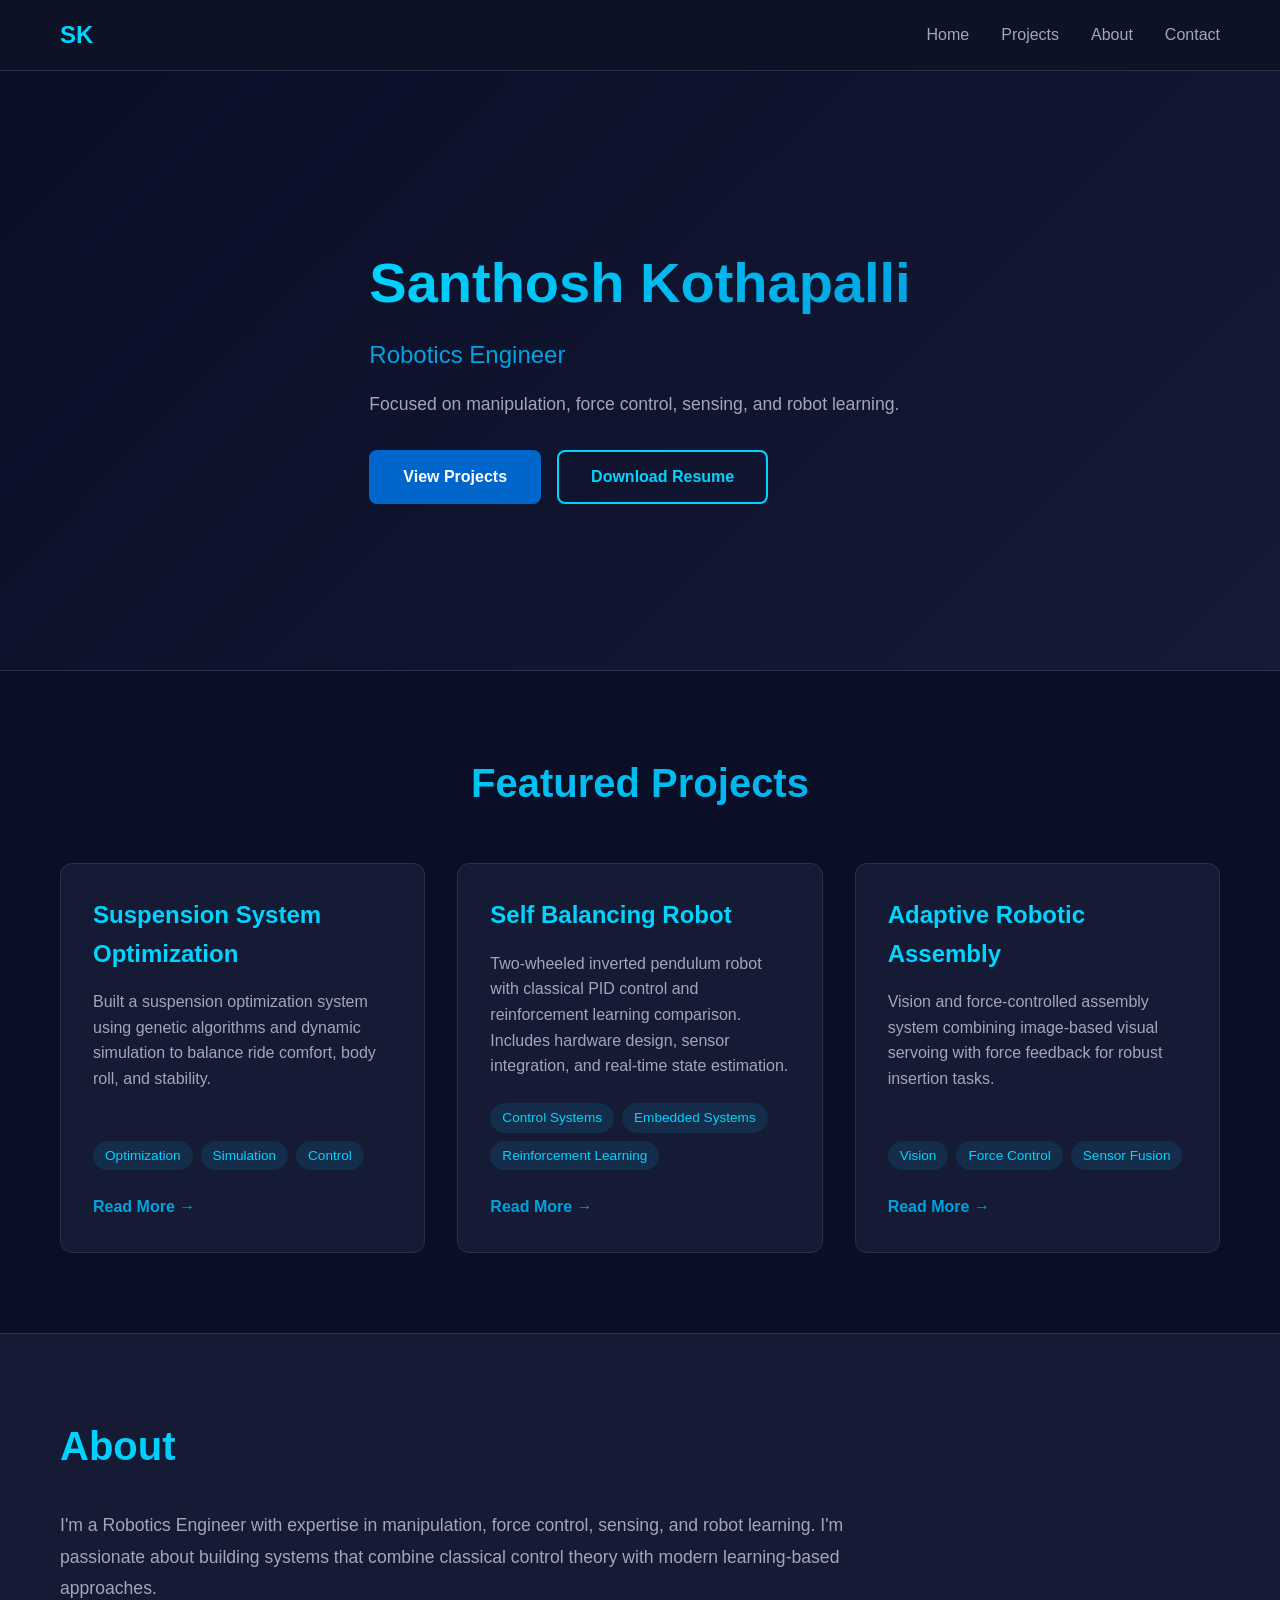
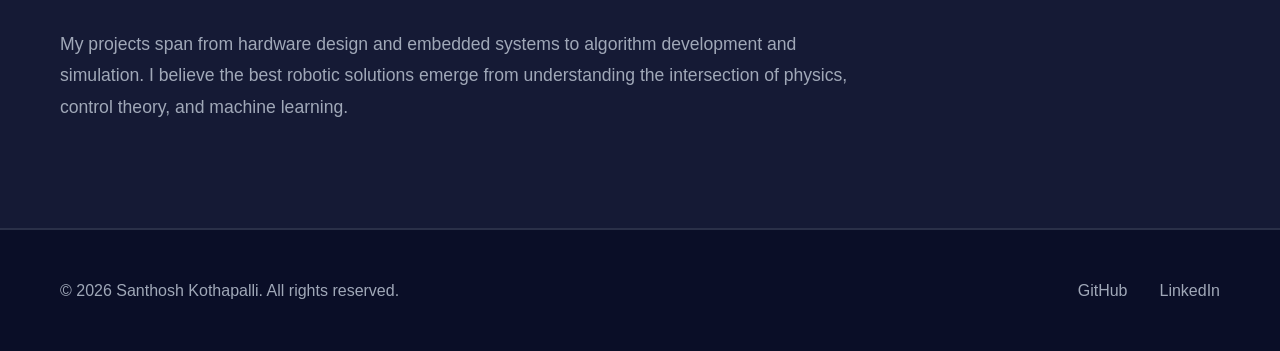
==== index.html @ 76ebf73c "convert to html" ====
<!DOCTYPE html>
<html lang="en">
<head>
    <meta charset="UTF-8">
    <meta name="viewport" content="width=device-width, initial-scale=1.0">
    <title>Santhosh Kothapalli - Robotics Engineer</title>
    <link rel="stylesheet" href="styles.css">
</head>
<body>
    <nav class="navbar">
        <div class="container">
            <div class="logo">SK</div>
            <ul class="nav-links">
                <li><a href="#home" class="nav-link">Home</a></li>
                <li><a href="#projects" class="nav-link">Projects</a></li>
                <li><a href="#about" class="nav-link">About</a></li>
                <li><a href="#contact" class="nav-link">Contact</a></li>
            </ul>
        </div>
    </nav>

    <header class="hero" id="home">
        <div class="container">
            <div class="hero-content">
                <h1>Santhosh Kothapalli</h1>
                <p class="subtitle">Robotics Engineer</p>
                <p class="hero-description">
                    Focused on manipulation, force control, sensing, and robot learning.
                </p>
                <div class="hero-buttons">
                    <a href="#projects" class="btn btn-primary">View Projects</a>
                    <a href="resume.pdf" class="btn btn-secondary">Download Resume</a>
                </div>
            </div>
        </div>
    </header>

    <section class="projects-section" id="projects">
        <div class="container">
            <h2>Featured Projects</h2>
            
            <div class="projects-grid">
                <article class="project-card">
                    <div class="project-header">
                        <h3>Suspension System Optimization</h3>
                    </div>
                    <p class="project-summary">
                        Built a suspension optimization system using genetic algorithms and dynamic simulation to balance ride comfort, body roll, and stability.
                    </p>
                    <div class="project-tags">
                        <span class="tag">Optimization</span>
                        <span class="tag">Simulation</span>
                        <span class="tag">Control</span>
                    </div>
                    <a href="projects/suspension-optimization.html" class="read-more">Read More →</a>
                </article>

                <article class="project-card">
                    <div class="project-header">
                        <h3>Self Balancing Robot</h3>
                    </div>
                    <p class="project-summary">
                        Two-wheeled inverted pendulum robot with classical PID control and reinforcement learning comparison. Includes hardware design, sensor integration, and real-time state estimation.
                    </p>
                    <div class="project-tags">
                        <span class="tag">Control Systems</span>
                        <span class="tag">Embedded Systems</span>
                        <span class="tag">Reinforcement Learning</span>
                    </div>
                    <a href="projects/self-balancing-robot.html" class="read-more">Read More →</a>
                </article>

                <article class="project-card">
                    <div class="project-header">
                        <h3>Adaptive Robotic Assembly</h3>
                    </div>
                    <p class="project-summary">
                        Vision and force-controlled assembly system combining image-based visual servoing with force feedback for robust insertion tasks.
                    </p>
                    <div class="project-tags">
                        <span class="tag">Vision</span>
                        <span class="tag">Force Control</span>
                        <span class="tag">Sensor Fusion</span>
                    </div>
                    <a href="projects/adaptive-assembly.html" class="read-more">Read More →</a>
                </article>
            </div>
        </div>
    </section>

    <section class="about-section" id="about">
        <div class="container">
            <h2>About</h2>
            <div class="about-content">
                <p>
                    I'm a Robotics Engineer with expertise in manipulation, force control, sensing, and robot learning. 
                    I'm passionate about building systems that combine classical control theory with modern learning-based approaches.
                </p>
                <p>
                    My projects span from hardware design and embedded systems to algorithm development and simulation. 
                    I believe the best robotic solutions emerge from understanding the intersection of physics, control theory, and machine learning.
                </p>
            </div>
        </div>
    </section>

    <footer class="footer">
        <div class="container">
            <p>&copy; 2026 Santhosh Kothapalli. All rights reserved.</p>
            <div class="social-links">
                <a href="https://github.com" target="_blank">GitHub</a>
                <a href="https://linkedin.com" target="_blank">LinkedIn</a>
            </div>
        </div>
    </footer>
</body>
</html>
---- styles.css ----
* {
    margin: 0;
    padding: 0;
    box-sizing: border-box;
}

:root {
    --primary-color: #0066cc;
    --secondary-color: #00a3e0;
    --dark-bg: #0a0e27;
    --card-bg: #151a35;
    --text-primary: #e8eef7;
    --text-secondary: #a0a8b8;
    --border-color: #2a3048;
    --accent: #00d4ff;
}

html {
    scroll-behavior: smooth;
}

body {
    font-family: -apple-system, BlinkMacSystemFont, 'Segoe UI', Roboto, Oxygen, Ubuntu, Cantarell, sans-serif;
    background-color: var(--dark-bg);
    color: var(--text-primary);
    line-height: 1.6;
}

.container {
    max-width: 1200px;
    margin: 0 auto;
    padding: 0 20px;
}

/* Navbar */
.navbar {
    background: rgba(15, 20, 40, 0.95);
    backdrop-filter: blur(10px);
    border-bottom: 1px solid var(--border-color);
    position: sticky;
    top: 0;
    z-index: 1000;
}

.navbar .container {
    display: flex;
    justify-content: space-between;
    align-items: center;
    padding: 1rem 20px;
}

.logo {
    font-size: 1.5rem;
    font-weight: bold;
    color: var(--accent);
}

.nav-links {
    display: flex;
    list-style: none;
    gap: 2rem;
}

.nav-link {
    color: var(--text-secondary);
    text-decoration: none;
    transition: color 0.3s ease;
}

.nav-link:hover {
    color: var(--accent);
}

/* Hero Section */
.hero {
    background: linear-gradient(135deg, #0a0e27 0%, #151a35 100%);
    padding: 120px 20px;
    min-height: 600px;
    display: flex;
    align-items: center;
    border-bottom: 1px solid var(--border-color);
}

.hero-content h1 {
    font-size: 3.5rem;
    margin-bottom: 0.5rem;
    background: linear-gradient(135deg, var(--accent), var(--secondary-color));
    -webkit-background-clip: text;
    -webkit-text-fill-color: transparent;
    background-clip: text;
}

.subtitle {
    font-size: 1.5rem;
    color: var(--secondary-color);
    margin-bottom: 1rem;
}

.hero-description {
    font-size: 1.1rem;
    color: var(--text-secondary);
    max-width: 600px;
    margin-bottom: 2rem;
}

.hero-buttons {
    display: flex;
    gap: 1rem;
    flex-wrap: wrap;
}

/* Buttons */
.btn {
    padding: 12px 32px;
    border-radius: 8px;
    text-decoration: none;
    font-weight: 600;
    transition: all 0.3s ease;
    border: 2px solid transparent;
    display: inline-block;
    cursor: pointer;
}

.btn-primary {
    background: var(--primary-color);
    color: white;
}

.btn-primary:hover {
    background: var(--secondary-color);
    transform: translateY(-2px);
}

.btn-secondary {
    background: transparent;
    color: var(--accent);
    border-color: var(--accent);
}

.btn-secondary:hover {
    background: var(--accent);
    color: var(--dark-bg);
    transform: translateY(-2px);
}

/* Projects Section */
.projects-section {
    padding: 80px 20px;
    background: var(--dark-bg);
}

.projects-section h2 {
    font-size: 2.5rem;
    margin-bottom: 3rem;
    text-align: center;
    background: linear-gradient(135deg, var(--accent), var(--secondary-color));
    -webkit-background-clip: text;
    -webkit-text-fill-color: transparent;
    background-clip: text;
}

.projects-grid {
    display: grid;
    grid-template-columns: repeat(auto-fit, minmax(320px, 1fr));
    gap: 2rem;
}

.project-card {
    background: var(--card-bg);
    border: 1px solid var(--border-color);
    border-radius: 12px;
    padding: 2rem;
    transition: all 0.3s ease;
    display: flex;
    flex-direction: column;
}

.project-card:hover {
    border-color: var(--accent);
    transform: translateY(-5px);
    box-shadow: 0 10px 30px rgba(0, 212, 255, 0.1);
}

.project-header h3 {
    font-size: 1.5rem;
    margin-bottom: 1rem;
    color: var(--accent);
}

.project-summary {
    color: var(--text-secondary);
    margin-bottom: 1.5rem;
    flex-grow: 1;
}

.project-tags {
    display: flex;
    flex-wrap: wrap;
    gap: 0.5rem;
    margin-bottom: 1.5rem;
}

.tag {
    background: rgba(0, 212, 255, 0.1);
    color: var(--accent);
    padding: 4px 12px;
    border-radius: 20px;
    font-size: 0.85rem;
}

.read-more {
    color: var(--secondary-color);
    text-decoration: none;
    font-weight: 600;
    transition: color 0.3s ease;
}

.read-more:hover {
    color: var(--accent);
}

/* About Section */
.about-section {
    padding: 80px 20px;
    background: var(--card-bg);
    border-top: 1px solid var(--border-color);
    border-bottom: 1px solid var(--border-color);
}

.about-section h2 {
    font-size: 2.5rem;
    margin-bottom: 2rem;
    background: linear-gradient(135deg, var(--accent), var(--secondary-color));
    -webkit-background-clip: text;
    -webkit-text-fill-color: transparent;
    background-clip: text;
}

.about-content {
    max-width: 800px;
}

.about-content p {
    font-size: 1.1rem;
    color: var(--text-secondary);
    margin-bottom: 1.5rem;
    line-height: 1.8;
}

/* Footer */
.footer {
    background: var(--dark-bg);
    border-top: 1px solid var(--border-color);
    padding: 3rem 20px;
    text-align: center;
    color: var(--text-secondary);
}

.footer .container {
    display: flex;
    justify-content: space-between;
    align-items: center;
    flex-wrap: wrap;
    gap: 1rem;
}

.social-links {
    display: flex;
    gap: 2rem;
}

.social-links a {
    color: var(--text-secondary);
    text-decoration: none;
    transition: color 0.3s ease;
}

.social-links a:hover {
    color: var(--accent);
}

/* Project Detail Pages */
.project-detail {
    padding: 60px 20px;
    max-width: 900px;
    margin: 0 auto;
}

.project-detail h1 {
    font-size: 2.5rem;
    margin-bottom: 1rem;
    background: linear-gradient(135deg, var(--accent), var(--secondary-color));
    -webkit-background-clip: text;
    -webkit-text-fill-color: transparent;
    background-clip: text;
}

.project-detail h2 {
    font-size: 1.8rem;
    margin-top: 2rem;
    margin-bottom: 1rem;
    color: var(--secondary-color);
}

.project-detail p {
    color: var(--text-secondary);
    margin-bottom: 1rem;
    line-height: 1.8;
}

.back-link {
    display: inline-block;
    margin-bottom: 2rem;
    color: var(--secondary-color);
    text-decoration: none;
    font-weight: 600;
    transition: color 0.3s ease;
}

.back-link:hover {
    color: var(--accent);
}

.project-image {
    max-width: 100%;
    height: auto;
    margin: 2rem 0;
    border-radius: 8px;
    border: 1px solid var(--border-color);
}

/* Responsive Design */
@media (max-width: 768px) {
    .hero-content h1 {
        font-size: 2rem;
    }

    .subtitle {
        font-size: 1.2rem;
    }

    .nav-links {
        gap: 1rem;
        font-size: 0.9rem;
    }

    .projects-grid {
        grid-template-columns: 1fr;
    }

    .footer .container {
        justify-content: center;
        flex-direction: column;
    }

    .projects-section h2,
    .about-section h2 {
        font-size: 2rem;
    }
}
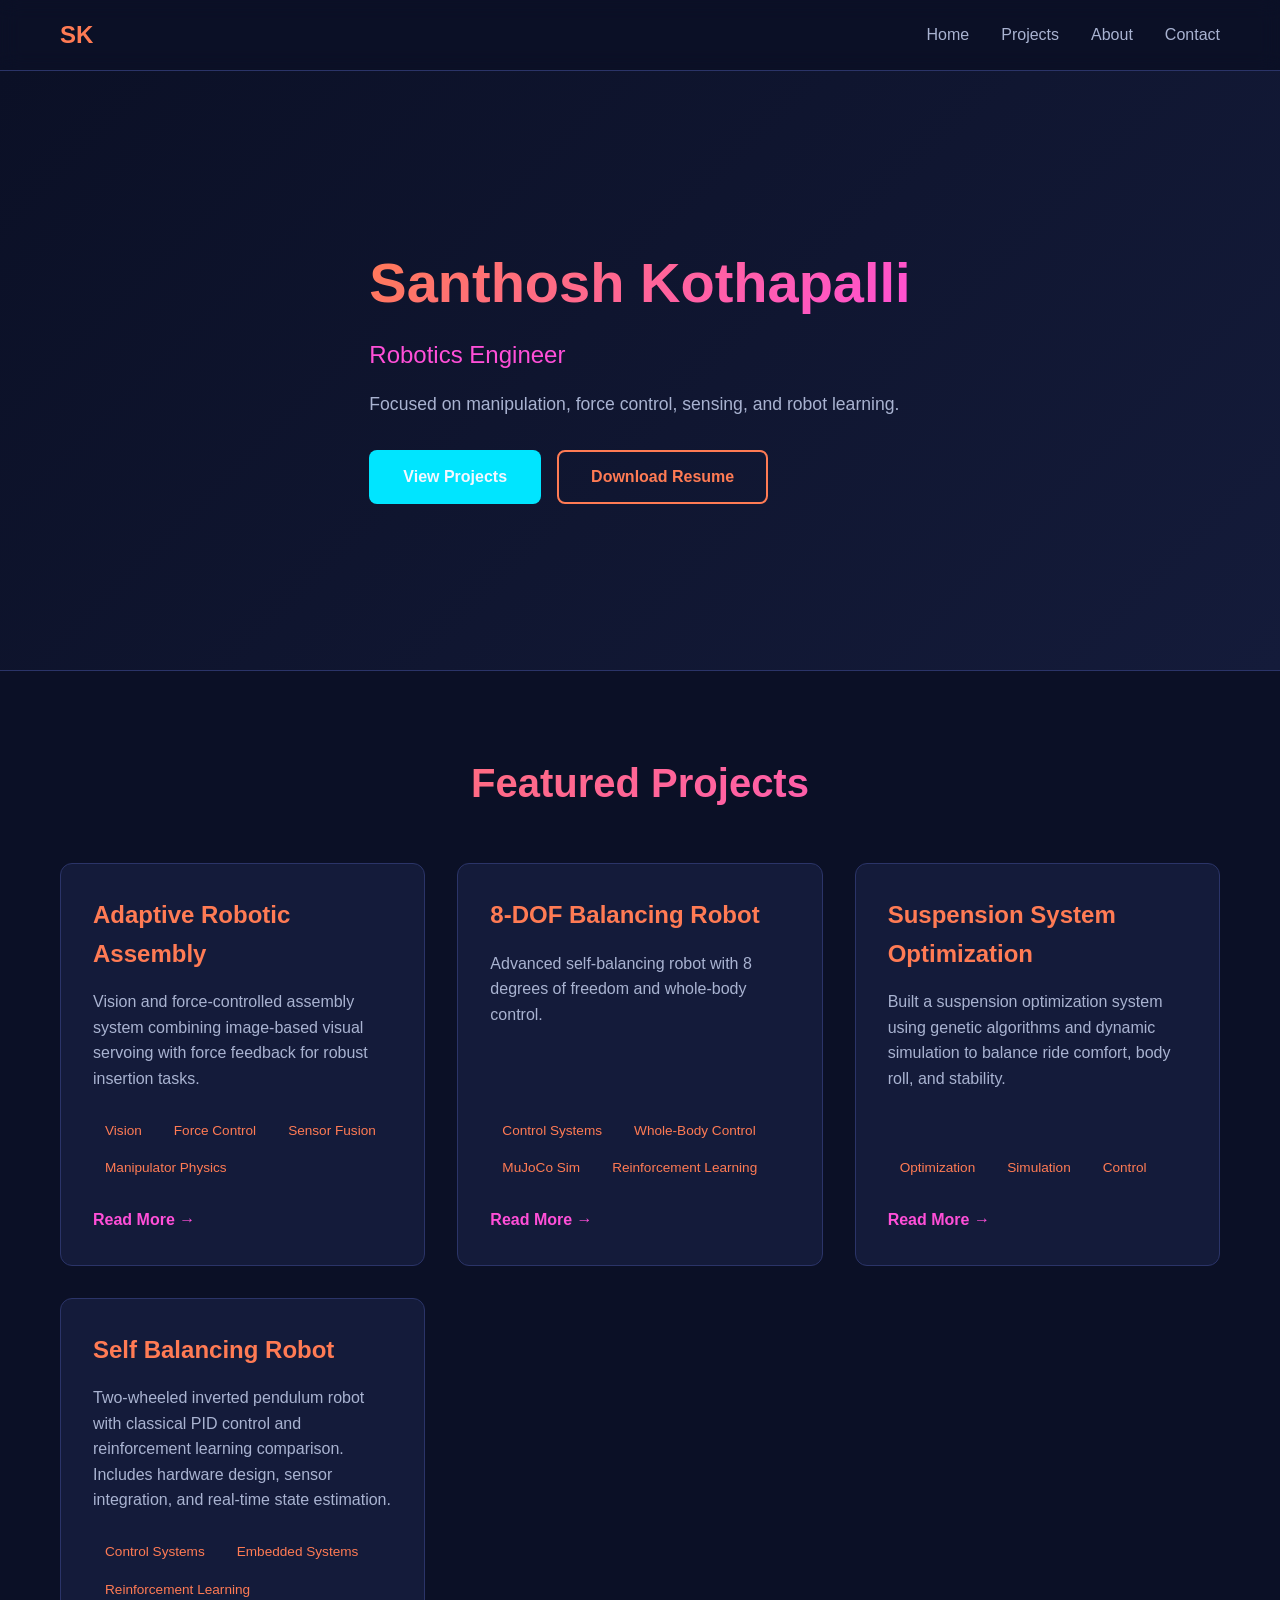
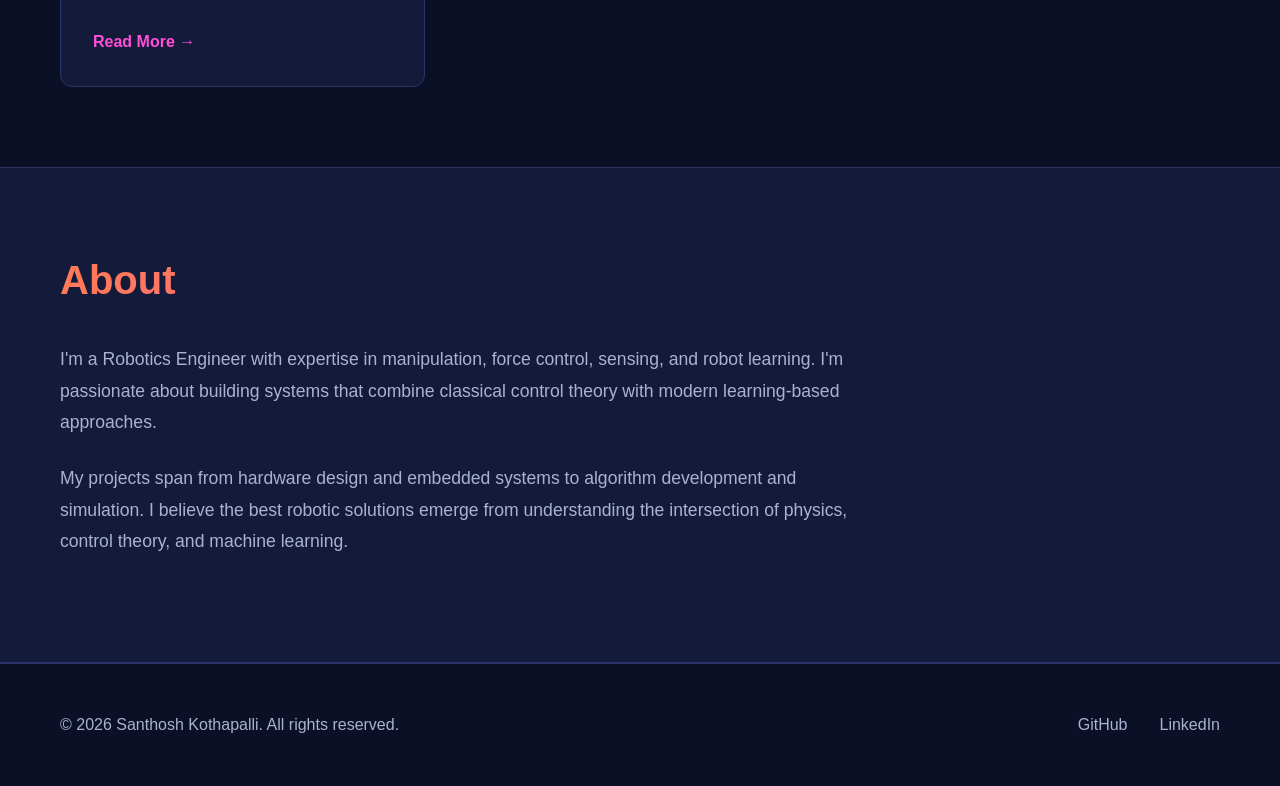
==== commit 8060163d: "more project details" ====
--- a/index.html
+++ b/index.html
@@ -29,7 +29,7 @@
                 </p>
                 <div class="hero-buttons">
                     <a href="#projects" class="btn btn-primary">View Projects</a>
-                    <a href="resume.pdf" class="btn btn-secondary">Download Resume</a>
+                    <a href="docs/resume.pdf" class="btn btn-secondary">Download Resume</a>
                 </div>
             </div>
         </div>
@@ -40,6 +40,38 @@
             <h2>Featured Projects</h2>
             
             <div class="projects-grid">
+
+                <article class="project-card">
+                    <div class="project-header">
+                        <h3>Adaptive Robotic Assembly</h3>
+                    </div>
+                    <p class="project-summary">
+                        Vision and force-controlled assembly system combining image-based visual servoing with force feedback for robust insertion tasks.
+                    </p>
+                    <div class="project-tags">
+                        <span class="tag">Vision</span>
+                        <span class="tag">Force Control</span>
+                        <span class="tag">Sensor Fusion</span>
+                        <span class="tag">Manipulator Physics</span>
+
+                    </div>
+                    <a href="projects/adaptive-assembly.html" class="read-more">Read More →</a>
+                </article>
+                <article class="project-card">
+                    <div class="project-header">
+                        <h3>8-DOF Balancing Robot</h3>
+                    </div>
+                    <p class="project-summary">
+                        Advanced self-balancing robot with 8 degrees of freedom and whole-body control.
+                    </p>
+                    <div class="project-tags">
+                        <span class="tag">Control Systems</span>
+                        <span class="tag">Whole-Body Control</span>
+                        <span class="tag">MuJoCo Sim</span>
+                        <span class="tag">Reinforcement Learning</span>
+                    </div>
+                    <a href="projects/8-dof-balancing-robot.html" class="read-more">Read More →</a>
+                </article>
                 <article class="project-card">
                     <div class="project-header">
                         <h3>Suspension System Optimization</h3>
@@ -70,20 +102,7 @@
                     <a href="projects/self-balancing-robot.html" class="read-more">Read More →</a>
                 </article>
 
-                <article class="project-card">
-                    <div class="project-header">
-                        <h3>Adaptive Robotic Assembly</h3>
-                    </div>
-                    <p class="project-summary">
-                        Vision and force-controlled assembly system combining image-based visual servoing with force feedback for robust insertion tasks.
-                    </p>
-                    <div class="project-tags">
-                        <span class="tag">Vision</span>
-                        <span class="tag">Force Control</span>
-                        <span class="tag">Sensor Fusion</span>
-                    </div>
-                    <a href="projects/adaptive-assembly.html" class="read-more">Read More →</a>
-                </article>
+                
             </div>
         </div>
     </section>
--- a/styles.css
+++ b/styles.css
@@ -5,16 +5,19 @@
 }
 
 :root {
-    --primary-color: #0066cc;
-    --secondary-color: #00a3e0;
-    --dark-bg: #0a0e27;
-    --card-bg: #151a35;
-    --text-primary: #e8eef7;
-    --text-secondary: #a0a8b8;
-    --border-color: #2a3048;
-    --accent: #00d4ff;
-}
-
+    --primary-color: #00e5ff;      /* neon cyan */
+    --secondary-color: #ff4fd8;    /* neon pink */
+
+    --dark-bg: #0b1026;            /* deep night blue */
+    --card-bg: #141b3a;            /* elevated panel */
+
+    --text-primary: #f4f7ff;
+    --text-secondary: #a9b3d1;
+
+    --border-color: #2b3468;
+
+    --accent: #ff7b54;             /* sunset orange */
+}
 html {
     scroll-behavior: smooth;
 }
@@ -34,7 +37,7 @@
 
 /* Navbar */
 .navbar {
-    background: rgba(15, 20, 40, 0.95);
+    background: var(--navbar-bg);
     backdrop-filter: blur(10px);
     border-bottom: 1px solid var(--border-color);
     position: sticky;
@@ -53,6 +56,7 @@
     font-size: 1.5rem;
     font-weight: bold;
     color: var(--accent);
+    text-shadow: var(--pink-neon-shadow);
 }
 
 .nav-links {
@@ -69,11 +73,12 @@
 
 .nav-link:hover {
     color: var(--accent);
+    text-shadow: 0 0 8px var(--accent-glow);
 }
 
 /* Hero Section */
 .hero {
-    background: linear-gradient(135deg, #0a0e27 0%, #151a35 100%);
+    background: linear-gradient(135deg, var(--dark-bg) 0%, var(--card-bg) 100%);
     padding: 120px 20px;
     min-height: 600px;
     display: flex;
@@ -84,7 +89,11 @@
 .hero-content h1 {
     font-size: 3.5rem;
     margin-bottom: 0.5rem;
-    background: linear-gradient(135deg, var(--accent), var(--secondary-color));
+    background: linear-gradient(
+        135deg,
+        var(--accent),
+        var(--secondary-color)
+    );
     -webkit-background-clip: text;
     -webkit-text-fill-color: transparent;
     background-clip: text;
@@ -123,12 +132,13 @@
 
 .btn-primary {
     background: var(--primary-color);
-    color: white;
+    color: var(--button-text);
 }
 
 .btn-primary:hover {
     background: var(--secondary-color);
     transform: translateY(-2px);
+    box-shadow: var(--cyan-neon-shadow);
 }
 
 .btn-secondary {
@@ -141,8 +151,8 @@
     background: var(--accent);
     color: var(--dark-bg);
     transform: translateY(-2px);
-}
-
+    box-shadow: var(--pink-neon-shadow);
+}
 /* Projects Section */
 .projects-section {
     padding: 80px 20px;
@@ -178,15 +188,14 @@
 .project-card:hover {
     border-color: var(--accent);
     transform: translateY(-5px);
-    box-shadow: 0 10px 30px rgba(0, 212, 255, 0.1);
-}
-
+    box-shadow: 0 10px 30px var(--accent-soft);
+}
 .project-header h3 {
     font-size: 1.5rem;
     margin-bottom: 1rem;
     color: var(--accent);
-}
-
+    text-shadow: 0 0 10px var(--accent-glow);
+}
 .project-summary {
     color: var(--text-secondary);
     margin-bottom: 1.5rem;
@@ -201,7 +210,7 @@
 }
 
 .tag {
-    background: rgba(0, 212, 255, 0.1);
+    background: var(--accent-soft);
     color: var(--accent);
     padding: 4px 12px;
     border-radius: 20px;
@@ -329,6 +338,58 @@
     border: 1px solid var(--border-color);
 }
 
+/* Project Detail Headings */
+.project-detail h3 {
+    color: var(--secondary-color);
+    margin-top: 1.5rem;
+}
+
+/* Project Detail Lists */
+.project-detail ul {
+    color: var(--text-secondary);
+    margin: 1rem 0 1rem 2rem;
+}
+
+.project-detail ul li {
+    margin-bottom: 0.5rem;
+}
+
+.project-detail ul strong {
+    color: var(--accent);
+}
+
+/* Action Links */
+.action-link {
+    display: inline-flex;
+    align-items: center;
+    gap: 0.5rem;
+    padding: 0.5rem 1rem;
+    background: var(--card-bg);
+    color: var(--text-primary);
+    border: 1px solid var(--border-color);
+    border-radius: 6px;
+    text-decoration: none;
+    font-size: 0.9rem;
+    transition: all 0.3s ease;
+}
+
+.action-link:hover {
+    border-color: var(--accent);
+    color: var(--accent);
+    box-shadow: 0 0 8px var(--accent-glow);
+}
+
+/* Inline Links */
+.inline-link {
+    color: var(--primary-color);
+    text-decoration: underline;
+    transition: color 0.3s ease;
+}
+
+.inline-link:hover {
+    color: var(--accent);
+}
+
 /* Responsive Design */
 @media (max-width: 768px) {
     .hero-content h1 {
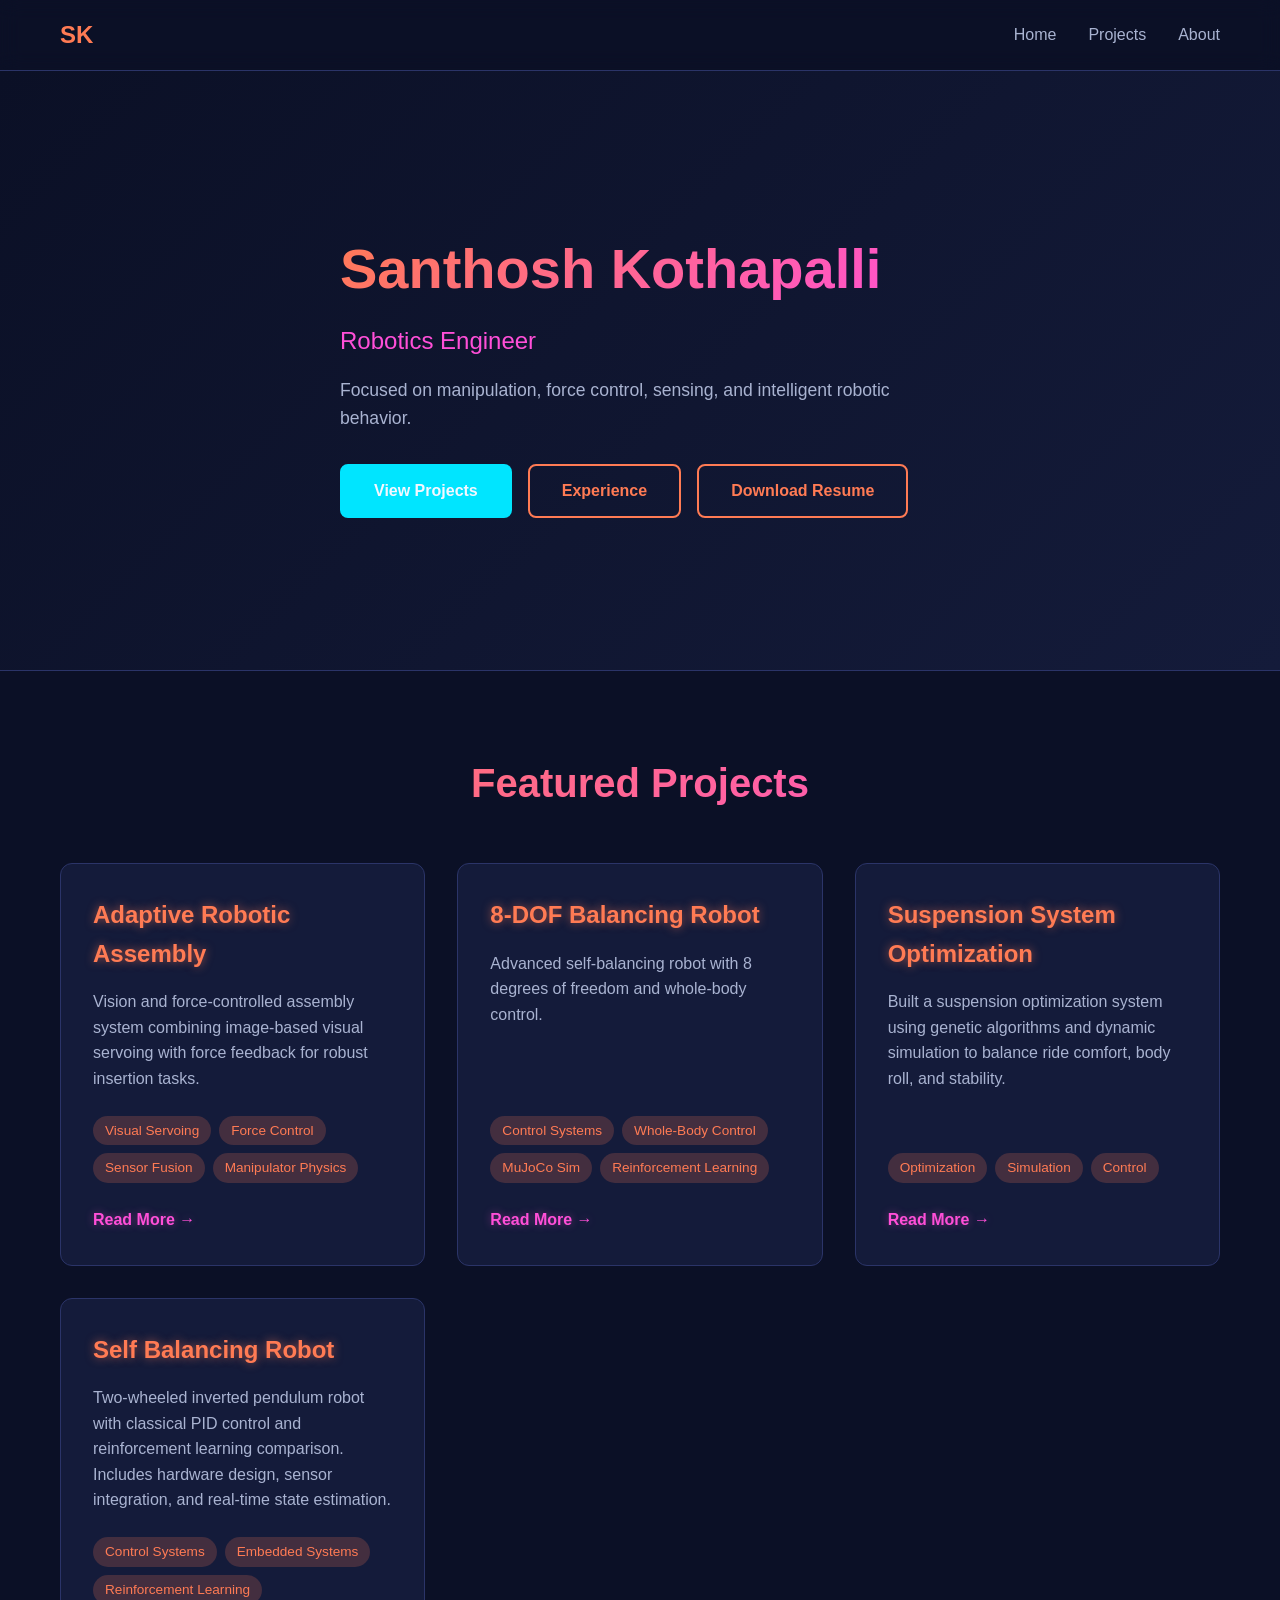
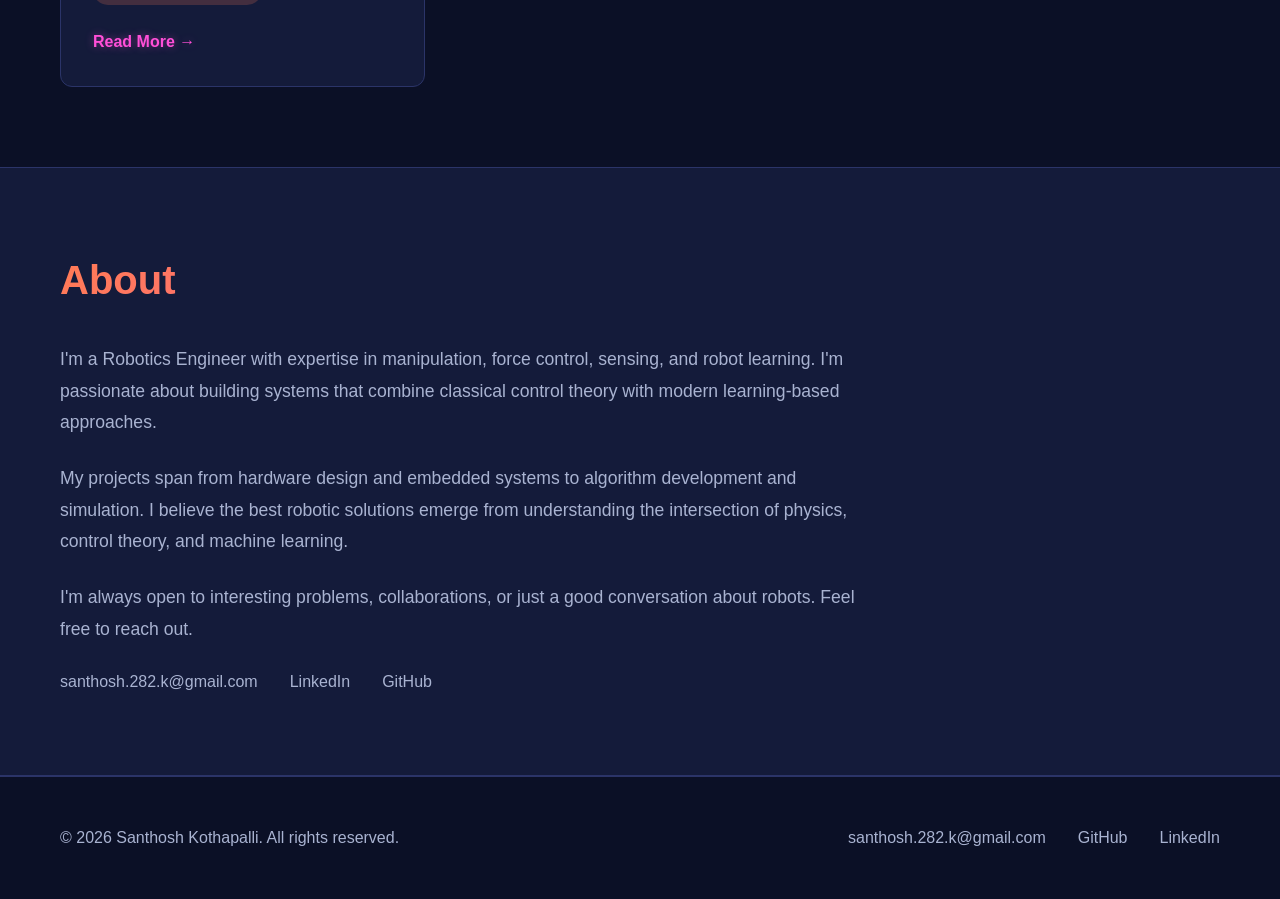
==== commit eb85f661: "more improvements" ====
--- a/index.html
+++ b/index.html
@@ -14,7 +14,6 @@
                 <li><a href="#home" class="nav-link">Home</a></li>
                 <li><a href="#projects" class="nav-link">Projects</a></li>
                 <li><a href="#about" class="nav-link">About</a></li>
-                <li><a href="#contact" class="nav-link">Contact</a></li>
             </ul>
         </div>
     </nav>
@@ -25,10 +24,13 @@
                 <h1>Santhosh Kothapalli</h1>
                 <p class="subtitle">Robotics Engineer</p>
                 <p class="hero-description">
-                    Focused on manipulation, force control, sensing, and robot learning.
+                    Focused on manipulation, force control, sensing, and intelligent robotic behavior.
                 </p>
                 <div class="hero-buttons">
                     <a href="#projects" class="btn btn-primary">View Projects</a>
+
+                    <a href="experience.html" class="btn btn-secondary">Experience</a>
+
                     <a href="docs/resume.pdf" class="btn btn-secondary">Download Resume</a>
                 </div>
             </div>
@@ -49,7 +51,7 @@
                         Vision and force-controlled assembly system combining image-based visual servoing with force feedback for robust insertion tasks.
                     </p>
                     <div class="project-tags">
-                        <span class="tag">Vision</span>
+                        <span class="tag">Visual Servoing</span>
                         <span class="tag">Force Control</span>
                         <span class="tag">Sensor Fusion</span>
                         <span class="tag">Manipulator Physics</span>
@@ -108,27 +110,37 @@
     </section>
 
     <section class="about-section" id="about">
-        <div class="container">
-            <h2>About</h2>
-            <div class="about-content">
-                <p>
-                    I'm a Robotics Engineer with expertise in manipulation, force control, sensing, and robot learning. 
-                    I'm passionate about building systems that combine classical control theory with modern learning-based approaches.
-                </p>
-                <p>
-                    My projects span from hardware design and embedded systems to algorithm development and simulation. 
-                    I believe the best robotic solutions emerge from understanding the intersection of physics, control theory, and machine learning.
-                </p>
+    <div class="container">
+        <h2>About</h2>
+        <div class="about-content">
+            <p>
+                I'm a Robotics Engineer with expertise in manipulation, force control, sensing, and robot learning. 
+                I'm passionate about building systems that combine classical control theory with modern learning-based approaches.
+            </p>
+            <p>
+                My projects span from hardware design and embedded systems to algorithm development and simulation. 
+                I believe the best robotic solutions emerge from understanding the intersection of physics, control theory, and machine learning.
+            </p>
+            <p>
+                I'm always open to interesting problems, collaborations, or just a good conversation about robots. 
+                Feel free to reach out.
+            </p>
+            <div class="social-links">
+                <a href="mailto:santhosh.282.k@gmail.com" class="contact-link">santhosh.282.k@gmail.com</a>
+                <a href="https://www.linkedin.com/in/santhosh-kothapalli-545709260" target="_blank" class="contact-link">LinkedIn</a>
+                <a href="https://github.com/santhosh-0208" target="_blank" class="contact-link">GitHub</a>
             </div>
         </div>
+    </div>
     </section>
 
     <footer class="footer">
         <div class="container">
             <p>&copy; 2026 Santhosh Kothapalli. All rights reserved.</p>
             <div class="social-links">
-                <a href="https://github.com" target="_blank">GitHub</a>
-                <a href="https://linkedin.com" target="_blank">LinkedIn</a>
+                <a href="mailto:santhosh.282.k@gmail.com" class="contact-link">santhosh.282.k@gmail.com</a>
+                <a href="https://github.com/santhosh-0208" target="_blank">GitHub</a>
+                <a href="https://www.linkedin.com/in/santhosh-kothapalli-545709260" target="_blank">LinkedIn</a>
             </div>
         </div>
     </footer>
--- a/styles.css
+++ b/styles.css
@@ -16,7 +16,9 @@
 
     --border-color: #2b3468;
 
-    --accent: #ff7b54;             /* sunset orange */
+    --accent: #ff7b54;     
+    --accent-soft: rgba(255, 123, 84, 0.2);
+    --accent-glow: rgba(255, 123, 84, 0.6);
 }
 html {
     scroll-behavior: smooth;
@@ -221,11 +223,13 @@
     color: var(--secondary-color);
     text-decoration: none;
     font-weight: 600;
-    transition: color 0.3s ease;
+    transition: all 0.3s ease;
+    text-shadow: 0 0 8px rgba(255, 79, 216, 0.4);
 }
 
 .read-more:hover {
     color: var(--accent);
+    text-shadow: 0 0 12px rgba(255, 79, 216, 0.6);
 }
 
 /* About Section */
@@ -256,6 +260,32 @@
     line-height: 1.8;
 }
 
+.contact-section {
+    padding: 80px 20px;
+    background: var(--card-bg);
+    border-top: 1px solid var(--border-color);
+    border-bottom: 1px solid var(--border-color);
+}
+
+.contact-section h2 {
+    font-size: 2.5rem;
+    margin-bottom: 2rem;
+    background: linear-gradient(135deg, var(--accent), var(--secondary-color));
+    -webkit-background-clip: text;
+    -webkit-text-fill-color: transparent;
+    background-clip: text;
+}
+
+.contact-content {
+    max-width: 800px;
+}
+
+.contact-content p {
+    font-size: 1.1rem;
+    color: var(--text-secondary);
+    margin-bottom: 1.5rem;
+    line-height: 1.8;
+}
 /* Footer */
 .footer {
     background: var(--dark-bg);
@@ -414,7 +444,7 @@
         flex-direction: column;
     }
 
-    .projects-section h2,
+    .projects-section h2, .contact-section h2
     .about-section h2 {
         font-size: 2rem;
     }
